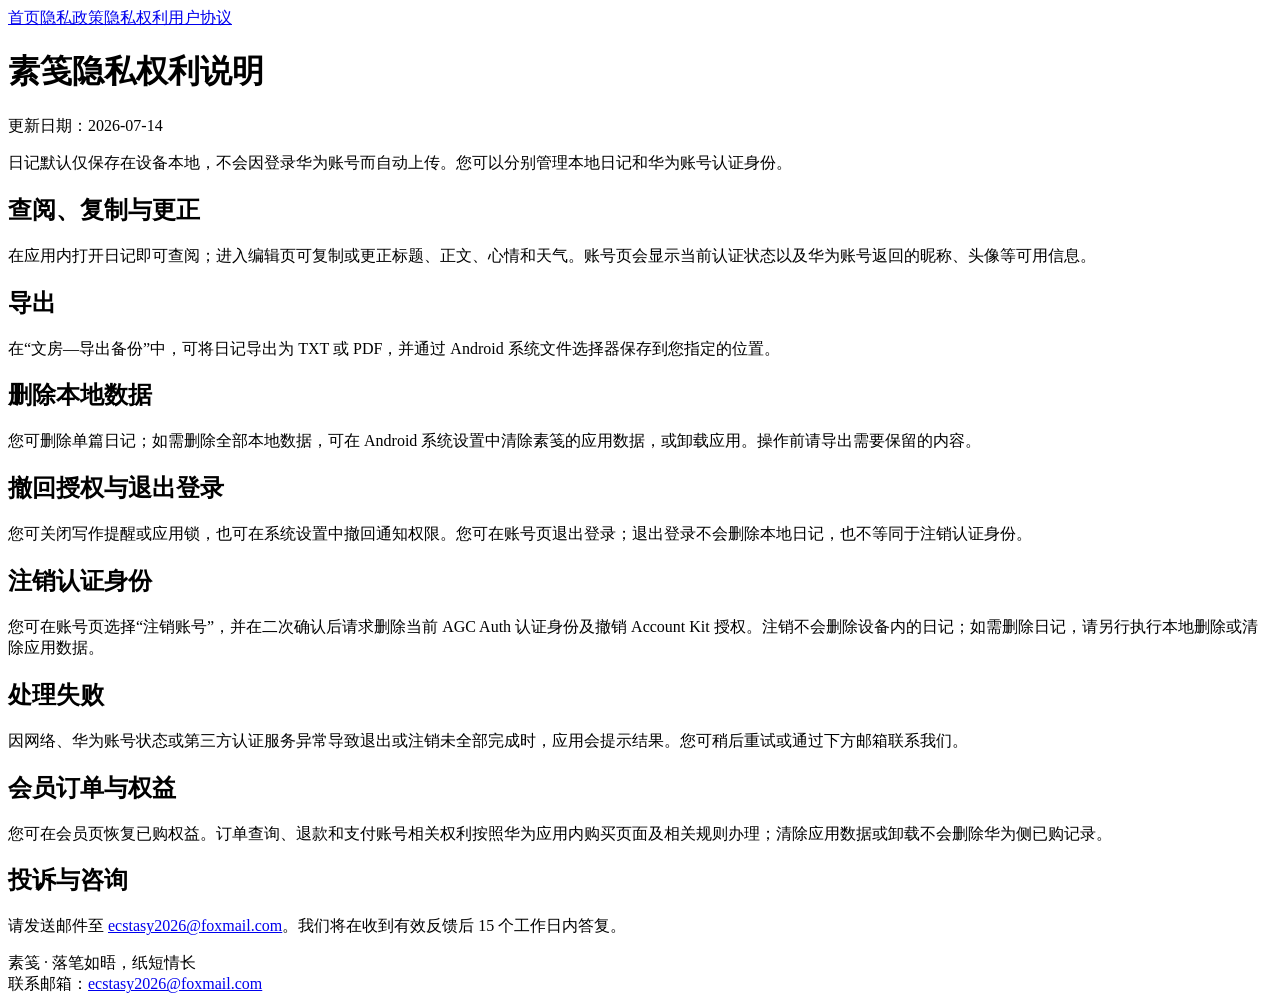
==== privacy-rights.html @ ecf686df "发布 privacy-rights.html" ====
<!doctype html>
<html lang="zh-CN"><head><meta charset="utf-8"><meta name="viewport" content="width=device-width,initial-scale=1"><meta name="description" content="素笺隐私权利说明"><title>隐私权利｜素笺</title><link rel="stylesheet" href="styles.css"></head><body><main>
<nav aria-label="法律文书导航"><a href="index.html">首页</a><a href="privacy.html">隐私政策</a><a href="privacy-rights.html">隐私权利</a><a href="user-agreement.html">用户协议</a></nav>
<h1>素笺隐私权利说明</h1><p class="meta">更新日期：2026-07-14</p>
<p class="notice">日记默认仅保存在设备本地，不会因登录华为账号而自动上传。您可以分别管理本地日记和华为账号认证身份。</p>
<h2>查阅、复制与更正</h2><p>在应用内打开日记即可查阅；进入编辑页可复制或更正标题、正文、心情和天气。账号页会显示当前认证状态以及华为账号返回的昵称、头像等可用信息。</p>
<h2>导出</h2><p>在“文房—导出备份”中，可将日记导出为 TXT 或 PDF，并通过 Android 系统文件选择器保存到您指定的位置。</p>
<h2>删除本地数据</h2><p>您可删除单篇日记；如需删除全部本地数据，可在 Android 系统设置中清除素笺的应用数据，或卸载应用。操作前请导出需要保留的内容。</p>
<h2>撤回授权与退出登录</h2><p>您可关闭写作提醒或应用锁，也可在系统设置中撤回通知权限。您可在账号页退出登录；退出登录不会删除本地日记，也不等同于注销认证身份。</p>
<h2>注销认证身份</h2><p>您可在账号页选择“注销账号”，并在二次确认后请求删除当前 AGC Auth 认证身份及撤销 Account Kit 授权。注销不会删除设备内的日记；如需删除日记，请另行执行本地删除或清除应用数据。</p>
<h2>处理失败</h2><p>因网络、华为账号状态或第三方认证服务异常导致退出或注销未全部完成时，应用会提示结果。您可稍后重试或通过下方邮箱联系我们。</p>
<h2>会员订单与权益</h2><p>您可在会员页恢复已购权益。订单查询、退款和支付账号相关权利按照华为应用内购买页面及相关规则办理；清除应用数据或卸载不会删除华为侧已购记录。</p>
<h2>投诉与咨询</h2><p>请发送邮件至 <a href="mailto:ecstasy2026@foxmail.com">ecstasy2026@foxmail.com</a>。我们将在收到有效反馈后 15 个工作日内答复。</p>
<footer>素笺 · 落笔如晤，纸短情长<br>联系邮箱：<a href="mailto:ecstasy2026@foxmail.com">ecstasy2026@foxmail.com</a></footer>
</main></body></html>
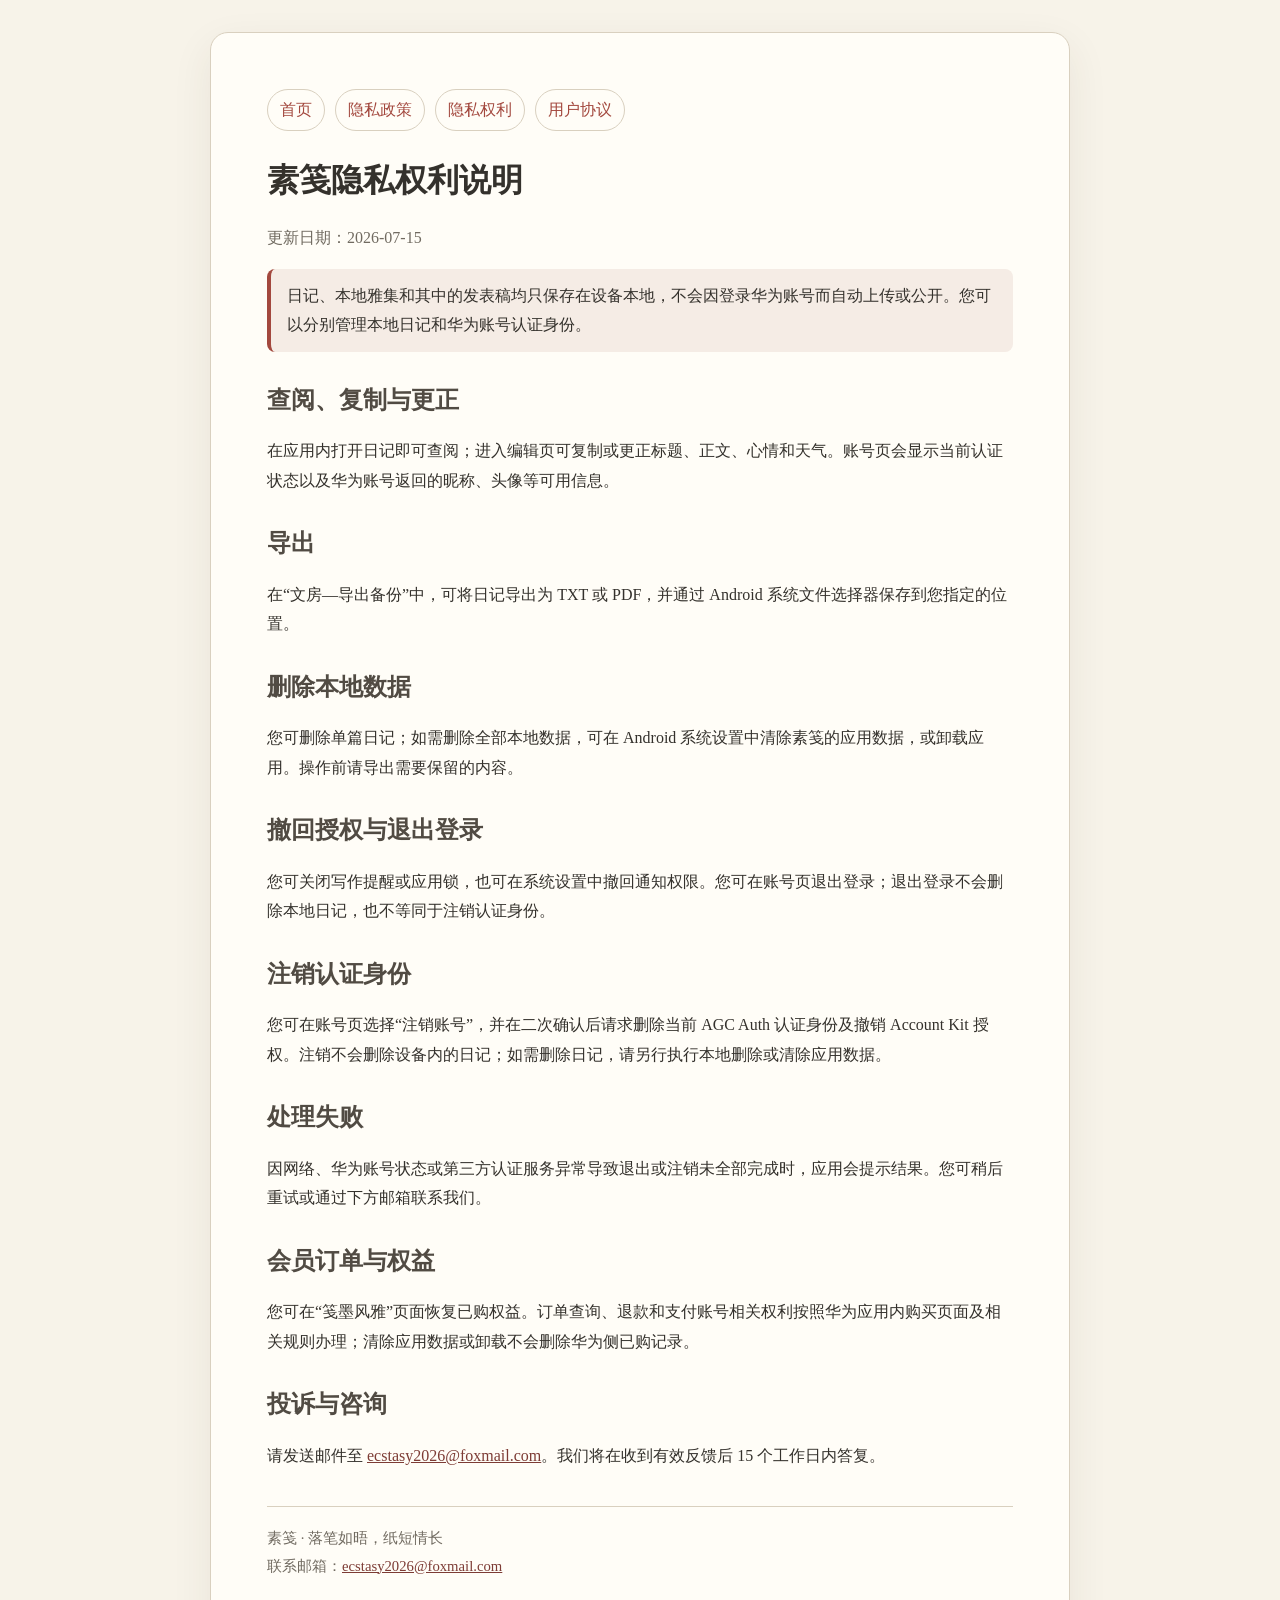
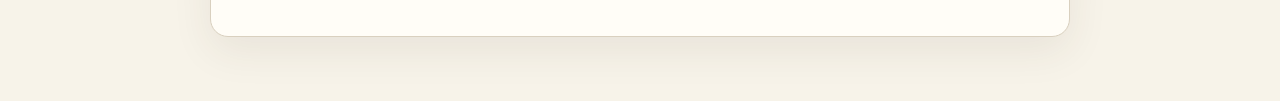
==== commit f120a46e: "同步 2.0.3 隐私与账号说明" ====
--- a/privacy-rights.html
+++ b/privacy-rights.html
@@ -1,15 +1,15 @@
 <!doctype html>
 <html lang="zh-CN"><head><meta charset="utf-8"><meta name="viewport" content="width=device-width,initial-scale=1"><meta name="description" content="素笺隐私权利说明"><title>隐私权利｜素笺</title><link rel="stylesheet" href="styles.css"></head><body><main>
 <nav aria-label="法律文书导航"><a href="index.html">首页</a><a href="privacy.html">隐私政策</a><a href="privacy-rights.html">隐私权利</a><a href="user-agreement.html">用户协议</a></nav>
-<h1>素笺隐私权利说明</h1><p class="meta">更新日期：2026-07-14</p>
-<p class="notice">日记默认仅保存在设备本地，不会因登录华为账号而自动上传。您可以分别管理本地日记和华为账号认证身份。</p>
+<h1>素笺隐私权利说明</h1><p class="meta">更新日期：2026-07-15</p>
+<p class="notice">日记、本地雅集和其中的发表稿均只保存在设备本地，不会因登录华为账号而自动上传或公开。您可以分别管理本地日记和华为账号认证身份。</p>
 <h2>查阅、复制与更正</h2><p>在应用内打开日记即可查阅；进入编辑页可复制或更正标题、正文、心情和天气。账号页会显示当前认证状态以及华为账号返回的昵称、头像等可用信息。</p>
 <h2>导出</h2><p>在“文房—导出备份”中，可将日记导出为 TXT 或 PDF，并通过 Android 系统文件选择器保存到您指定的位置。</p>
 <h2>删除本地数据</h2><p>您可删除单篇日记；如需删除全部本地数据，可在 Android 系统设置中清除素笺的应用数据，或卸载应用。操作前请导出需要保留的内容。</p>
 <h2>撤回授权与退出登录</h2><p>您可关闭写作提醒或应用锁，也可在系统设置中撤回通知权限。您可在账号页退出登录；退出登录不会删除本地日记，也不等同于注销认证身份。</p>
 <h2>注销认证身份</h2><p>您可在账号页选择“注销账号”，并在二次确认后请求删除当前 AGC Auth 认证身份及撤销 Account Kit 授权。注销不会删除设备内的日记；如需删除日记，请另行执行本地删除或清除应用数据。</p>
 <h2>处理失败</h2><p>因网络、华为账号状态或第三方认证服务异常导致退出或注销未全部完成时，应用会提示结果。您可稍后重试或通过下方邮箱联系我们。</p>
-<h2>会员订单与权益</h2><p>您可在会员页恢复已购权益。订单查询、退款和支付账号相关权利按照华为应用内购买页面及相关规则办理；清除应用数据或卸载不会删除华为侧已购记录。</p>
+<h2>会员订单与权益</h2><p>您可在“笺墨风雅”页面恢复已购权益。订单查询、退款和支付账号相关权利按照华为应用内购买页面及相关规则办理；清除应用数据或卸载不会删除华为侧已购记录。</p>
 <h2>投诉与咨询</h2><p>请发送邮件至 <a href="mailto:ecstasy2026@foxmail.com">ecstasy2026@foxmail.com</a>。我们将在收到有效反馈后 15 个工作日内答复。</p>
 <footer>素笺 · 落笔如晤，纸短情长<br>联系邮箱：<a href="mailto:ecstasy2026@foxmail.com">ecstasy2026@foxmail.com</a></footer>
 </main></body></html>
--- a/styles.css
+++ b/styles.css
@@ -0,0 +1,2 @@
+:root { color-scheme: light; --paper:#f7f3e9; --card:#fffdf7; --ink:#34312c; --muted:#716b61; --seal:#a3483e; --line:#d9d0bf; }
+*{box-sizing:border-box}body{margin:0;background:var(--paper);color:var(--ink);font-family:"Noto Serif SC","Songti SC",serif;line-height:1.85}main{width:min(860px,calc(100% - 32px));margin:32px auto 64px;background:var(--card);border:1px solid var(--line);border-radius:18px;padding:clamp(24px,5vw,56px);box-shadow:0 14px 40px rgba(67,54,39,.08)}nav{display:flex;gap:10px;flex-wrap:wrap;margin-bottom:28px}nav a{color:var(--seal);text-decoration:none;border:1px solid var(--line);border-radius:999px;padding:5px 12px}h1,h2{line-height:1.35}h1{font-size:2rem;margin-top:0}h2{margin-top:2rem;color:#514b43}a{color:#7d3c35;overflow-wrap:anywhere}.meta{color:var(--muted)}.notice{border-left:4px solid var(--seal);background:#f5ece5;padding:12px 16px;border-radius:8px}footer{margin-top:36px;padding-top:18px;border-top:1px solid var(--line);color:var(--muted);font-size:.92rem}@media(max-width:560px){main{margin:0 auto;border:0;border-radius:0;padding:24px 18px;min-height:100vh}}
